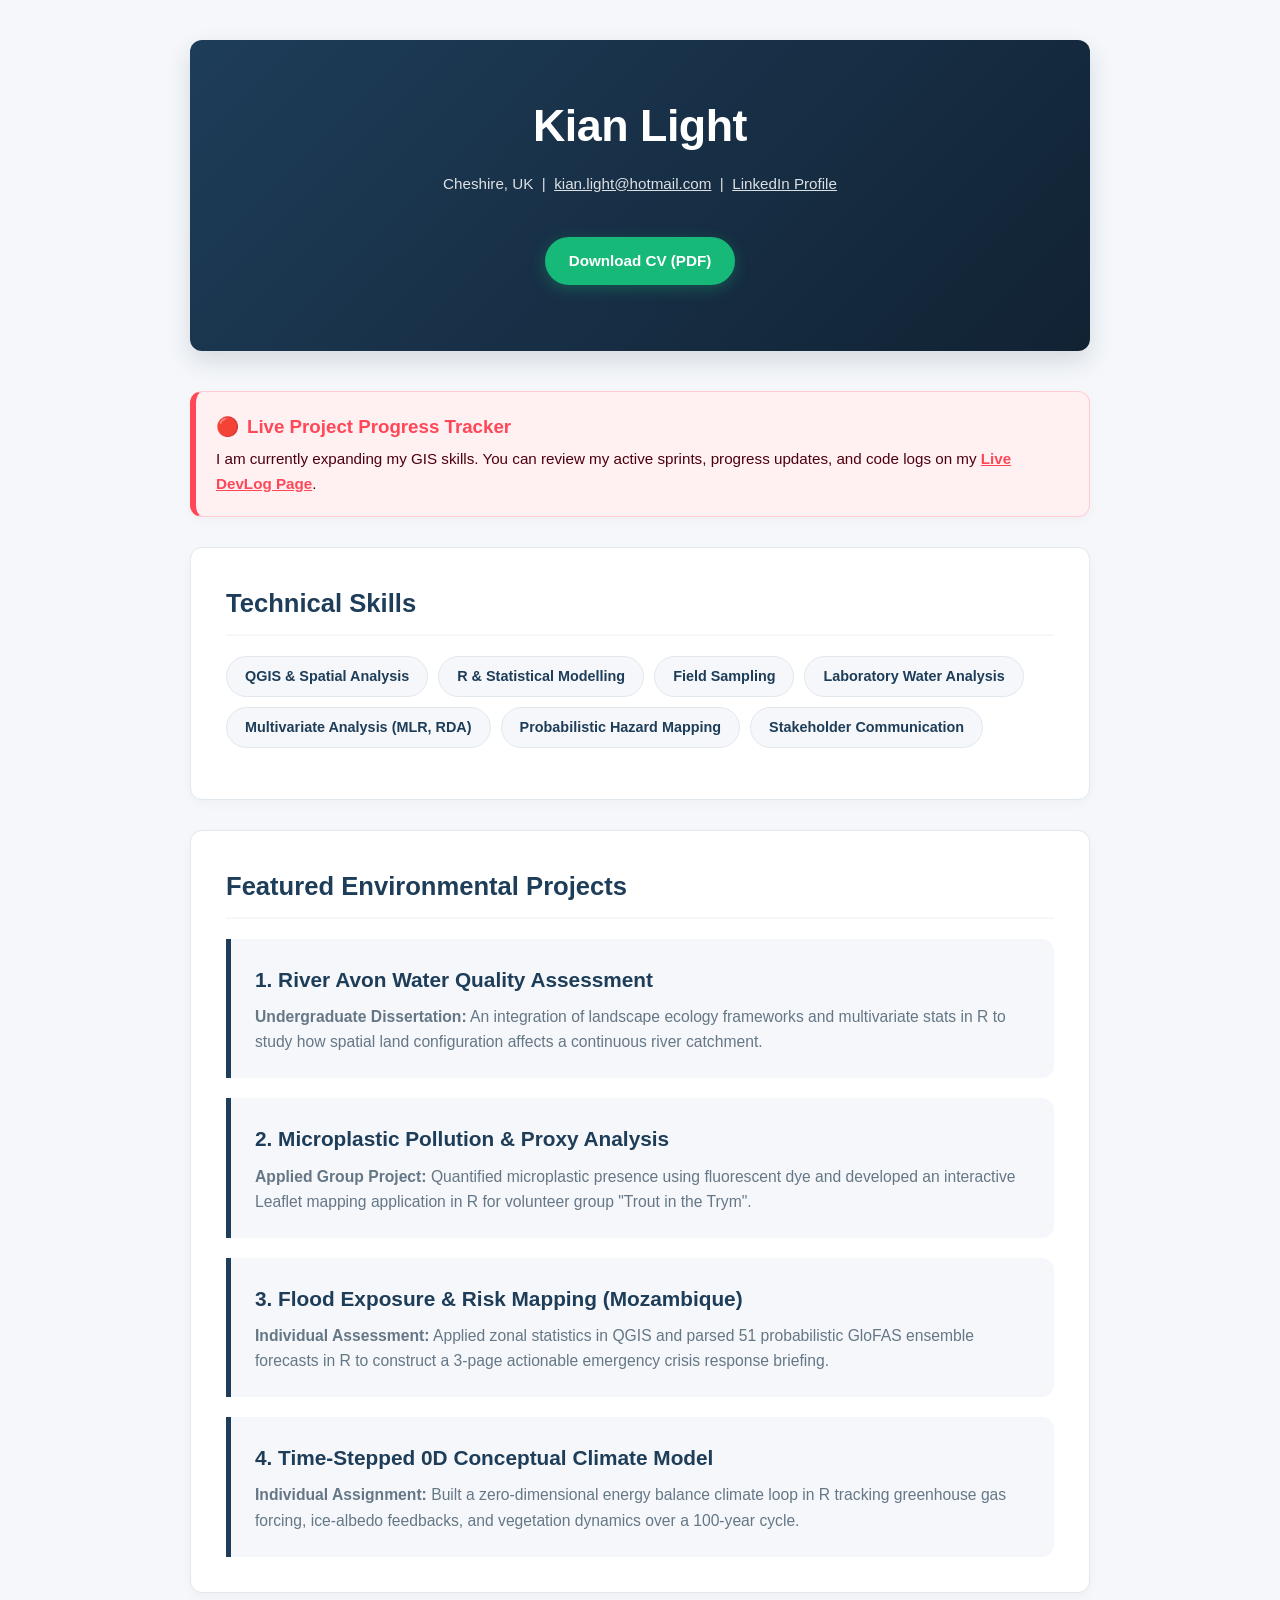
==== index.html @ aaad2391 "Update index.html" ====
<!DOCTYPE html>
<html lang="en">
<head>
    <meta charset="UTF-8">
    <meta name="viewport" content="width=device-width, initial-scale=1.0">
    <title>Kian Light | GIS & Environmental Data Portfolio</title>
    <link rel="stylesheet" href="style.css">
</head>
<body>

    <header>
        <h1>Kian Light</h1>
       <p style="margin: 10px 0 0 0; font-size: 0.95rem; opacity: 0.85;">
    Cheshire, UK &nbsp;|&nbsp; 
    <a href="mailto:kian.light@hotmail.com" style="color: white; text-decoration: underline;">kian.light@hotmail.com</a> &nbsp;|&nbsp; 
    <a href="https://www.linkedin.com/in/kian-light-3a7100399/" target="_blank" style="color: white; text-decoration: underline;">LinkedIn Profile</a>
</p>
        <p><a href="cv.pdf" class="download-btn" target="_blank">Download CV (PDF)</a></p>
    </header>
<section style="background: #fff0f2; border: 1px solid #ffccd5; border-left: 6px solid #ff4757; padding: 20px; border-radius: 12px; margin-bottom: 30px;">
        <h3 style="margin: 0 0 5px 0; color: #ff4757; display: flex; align-items: center; gap: 8px;">
            <span>🔴</span> Live Project Progress Tracker
        </h3>
        <p style="margin: 0; color: #4d000d; font-size: 0.95rem;">
            I am currently expanding my GIS skills. You can review my active sprints, progress updates, and code logs on my <a href="progress.html" style="color: #ff4757; font-weight: bold; text-decoration: underline;">Live DevLog Page</a>.
        </p>
    </section>
    <section id="skills">
        <h2>Technical Skills</h2>
        <ul class="skills-grid">
            <li>QGIS & Spatial Analysis</li>
            <li>R & Statistical Modelling</li>
            <li>Field Sampling</li>
            <li>Laboratory Water Analysis</li>
            <li>Multivariate Analysis (MLR, RDA)</li>
            <li>Probabilistic Hazard Mapping</li>
            <li>Stakeholder Communication</li>
        </ul>
    </section>

    <section id="projects">
        <h2>Featured Environmental Projects</h2>
        
        <div class="project-card">
            <h3><a href="avon.html">1. River Avon Water Quality Assessment</a></h3>
            <p><strong>Undergraduate Dissertation:</strong> An integration of landscape ecology frameworks and multivariate stats in R to study how spatial land configuration affects a continuous river catchment.</p>
        </div>

        <div class="project-card">
            <h3><a href="trym.html">2. Microplastic Pollution & Proxy Analysis</a></h3>
            <p><strong>Applied Group Project:</strong> Quantified microplastic presence using fluorescent dye and developed an interactive Leaflet mapping application in R for volunteer group "Trout in the Trym".</p>
        </div>

        <div class="project-card">
            <h3><a href="mozambique.html">3. Flood Exposure & Risk Mapping (Mozambique)</a></h3>
            <p><strong>Individual Assessment:</strong> Applied zonal statistics in QGIS and parsed 51 probabilistic GloFAS ensemble forecasts in R to construct a 3-page actionable emergency crisis response briefing.</p>
        </div>

        <div class="project-card">
            <h3><a href="climate-model.html">4. Time-Stepped 0D Conceptual Climate Model</a></h3>
            <p><strong>Individual Assignment:</strong> Built a zero-dimensional energy balance climate loop in R tracking greenhouse gas forcing, ice-albedo feedbacks, and vegetation dynamics over a 100-year cycle.</p>
        </div>
    </section>

</body>
</html></body>
</html>
---- style.css ----
/* --- Modern Nature-Tech CSS Palette --- */
:root {
    --primary: #1e3d59;       /* Deep Slate/River Blue */
    --secondary: #17b978;     /* Environmental Green (Accent) */
    --bg-light: #f5f7fa;      /* Off-White Canvas */
    --card-bg: #ffffff;       /* Pure White Cards */
    --text-main: #2b3a42;     /* Charcoal/Navy Text */
    --text-muted: #657786;    /* Secondary Text */
    --border-color: #e1e8ed;  /* Clean Dividers */
}

/* --- Base Styles --- */
body {
    font-family: -apple-system, BlinkMacSystemFont, "Segoe UI", Roboto, Helvetica, Arial, sans-serif;
    line-height: 1.6;
    color: var(--text-main);
    background-color: var(--bg-light);
    max-width: 900px;
    margin: 0 auto;
    padding: 40px 20px;
}

/* --- Header Styling --- */
header {
    background: linear-gradient(135deg, var(--primary) 0%, #112233 100%);
    color: white;
    padding: 50px 40px;
    border-radius: 12px;
    text-align: center;
    box-shadow: 0 10px 25px rgba(30, 61, 89, 0.15);
    margin-bottom: 40px;
}

header h1 {
    margin: 0;
    font-size: 2.8rem;
    font-weight: 800;
    letter-spacing: -0.5px;
}

.subtitle {
    margin: 12px 0 0 0;
    font-size: 1.25rem;
    font-weight: 400;
    opacity: 0.9;
    letter-spacing: 0.2px;
}

/* --- Interactive CV Download Button --- */
.download-btn {
    display: inline-flex;
    align-items: center;
    background-color: var(--secondary);
    color: white;
    padding: 12px 24px;
    margin-top: 25px;
    border-radius: 30px;
    text-decoration: none;
    font-weight: 600;
    font-size: 0.95rem;
    box-shadow: 0 4px 15px rgba(23, 185, 120, 0.3);
    transition: all 0.25s ease-in-out;
}

.download-btn:hover {
    background-color: #149e66;
    transform: translateY(-2px);
    box-shadow: 0 6px 20px rgba(23, 185, 120, 0.4);
}

/* --- Layout Sections --- */
section {
    background: var(--card-bg);
    padding: 35px;
    border-radius: 12px;
    margin-bottom: 30px;
    box-shadow: 0 4px 12px rgba(0, 0, 0, 0.03);
    border: 1px solid var(--border-color);
}

h2 {
    color: var(--primary);
    font-size: 1.6rem;
    margin-top: 0;
    margin-bottom: 20px;
    padding-bottom: 10px;
    border-bottom: 2px solid var(--bg-light);
}

/* --- Technical Skills Badges --- */
.skills-grid {
    display: flex;
    flex-wrap: wrap;
    gap: 10px;
    list-style: none;
    padding: 0;
}

.skills-grid li {
    background: var(--bg-light);
    color: var(--primary);
    padding: 8px 18px;
    border-radius: 30px;
    font-weight: 600;
    font-size: 0.9rem;
    border: 1px solid var(--border-color);
    transition: all 0.2s ease;
}

.skills-grid li:hover {
    border-color: var(--primary);
    background-color: #eef3f7;
}

/* --- Project Cards --- */
.project-card {
    background: var(--bg-light);
    border-left: 5px solid var(--primary);
    padding: 24px;
    margin-top: 20px;
    border-radius: 0 12px 12px 0;
    transition: transform 0.2s ease, box-shadow 0.2s ease;
}

.project-card:hover {
    transform: translateX(4px);
    box-shadow: 0 4px 12px rgba(0, 0, 0, 0.05);
}

.project-card h3 {
    margin: 0 0 8px 0;
    font-size: 1.3rem;
}

.project-card h3 a {
    color: var(--primary);
    text-decoration: none;
    transition: color 0.2s;
}

.project-card h3 a:hover {
    color: var(--secondary);
    text-decoration: underline;
}

.project-card p {
    margin: 0;
    color: var(--text-muted);
    font-size: 0.98rem;
}

/* --- General Navigation Links --- */
main a[href="index.html"] {
    display: inline-block;
    color: var(--primary);
    text-decoration: none;
    font-weight: bold;
    margin-bottom: 20px;
    transition: color 0.2s;
}

main a[href="index.html"]:hover {
    color: var(--secondary);
}
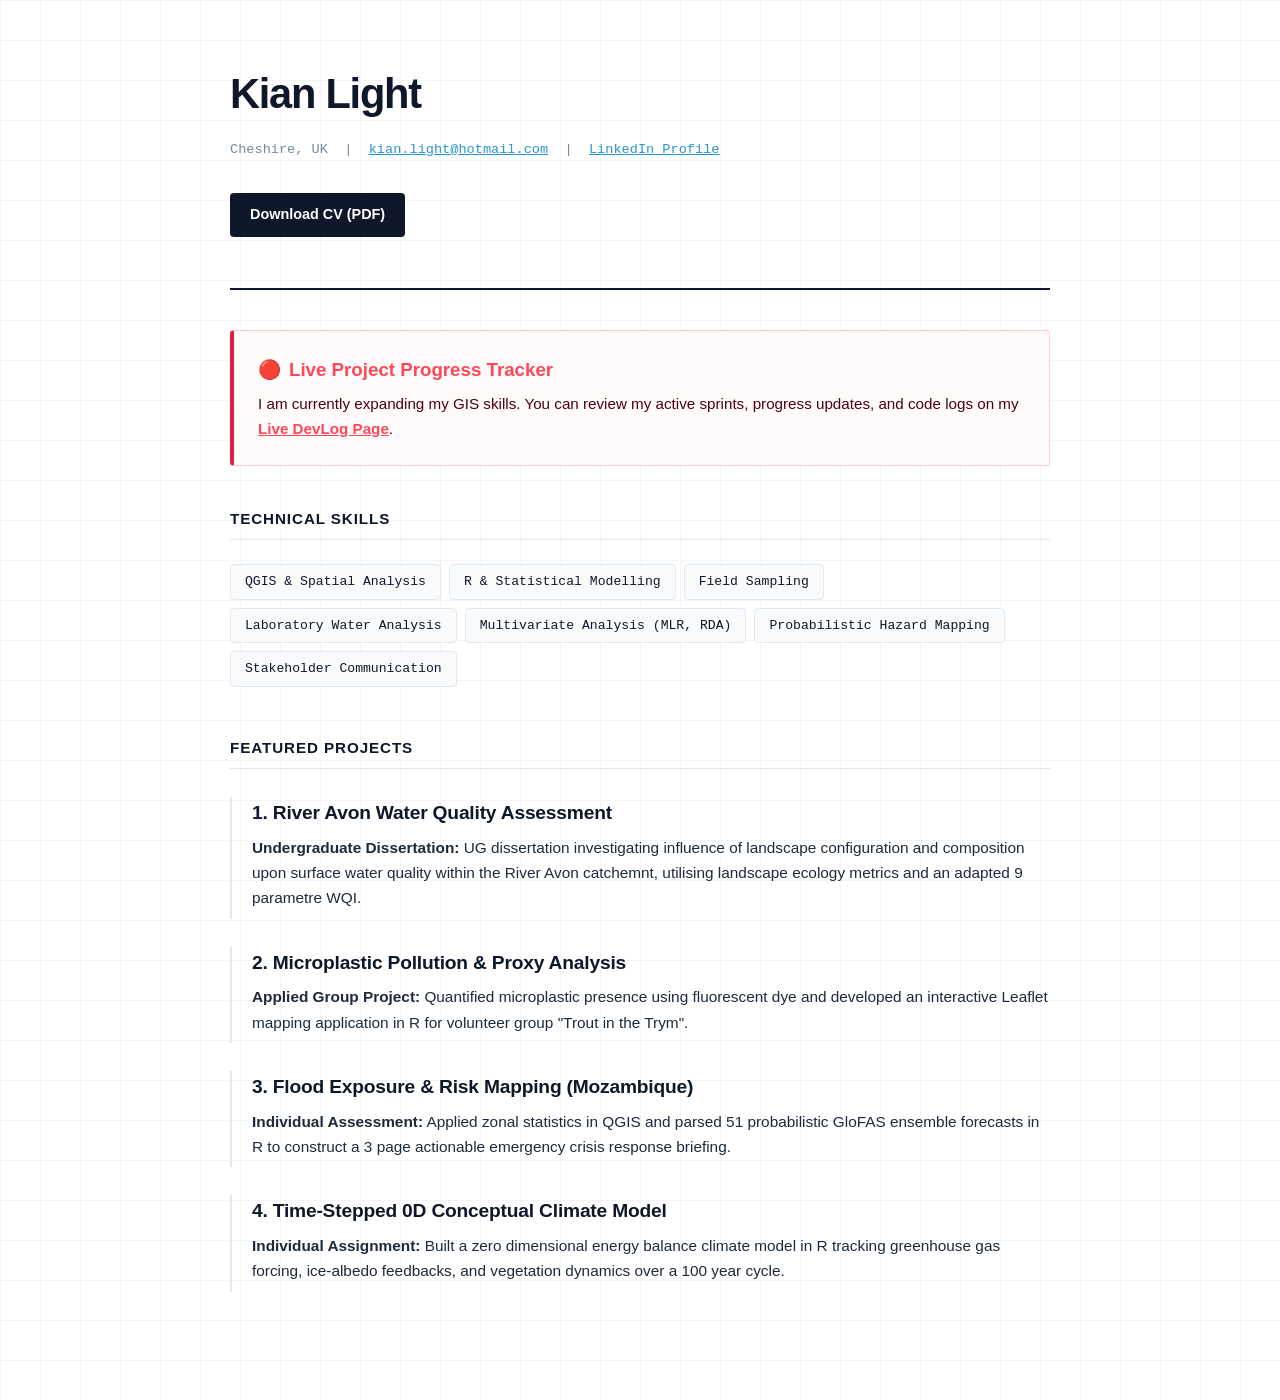
==== commit 8046353e: "Update index.html" ====
--- a/index.html
+++ b/index.html
@@ -39,11 +39,11 @@
     </section>
 
     <section id="projects">
-        <h2>Featured Environmental Projects</h2>
+        <h2>Featured Projects</h2>
         
         <div class="project-card">
             <h3><a href="avon.html">1. River Avon Water Quality Assessment</a></h3>
-            <p><strong>Undergraduate Dissertation:</strong> An integration of landscape ecology frameworks and multivariate stats in R to study how spatial land configuration affects a continuous river catchment.</p>
+            <p><strong>Undergraduate Dissertation:</strong> UG dissertation investigating influence of landscape configuration and composition upon surface water quality within the River Avon catchemnt, utilising landscape ecology metrics and an adapted 9 parametre WQI.</p>
         </div>
 
         <div class="project-card">
@@ -53,12 +53,12 @@
 
         <div class="project-card">
             <h3><a href="mozambique.html">3. Flood Exposure & Risk Mapping (Mozambique)</a></h3>
-            <p><strong>Individual Assessment:</strong> Applied zonal statistics in QGIS and parsed 51 probabilistic GloFAS ensemble forecasts in R to construct a 3-page actionable emergency crisis response briefing.</p>
+            <p><strong>Individual Assessment:</strong> Applied zonal statistics in QGIS and parsed 51 probabilistic GloFAS ensemble forecasts in R to construct a 3 page actionable emergency crisis response briefing.</p>
         </div>
 
         <div class="project-card">
             <h3><a href="climate-model.html">4. Time-Stepped 0D Conceptual Climate Model</a></h3>
-            <p><strong>Individual Assignment:</strong> Built a zero-dimensional energy balance climate loop in R tracking greenhouse gas forcing, ice-albedo feedbacks, and vegetation dynamics over a 100-year cycle.</p>
+            <p><strong>Individual Assignment:</strong> Built a zero dimensional energy balance climate model in R tracking greenhouse gas forcing, ice-albedo feedbacks, and vegetation dynamics over a 100 year cycle.</p>
         </div>
     </section>
 
--- a/style.css
+++ b/style.css
@@ -1,164 +1,286 @@
-/* --- Modern Nature-Tech CSS Palette --- */
+/* --- Colours & Design Tokens --- */
 :root {
-    --primary: #1e3d59;       /* Deep Slate/River Blue */
-    --secondary: #17b978;     /* Environmental Green (Accent) */
-    --bg-light: #f5f7fa;      /* Off-White Canvas */
-    --card-bg: #ffffff;       /* Pure White Cards */
-    --text-main: #2b3a42;     /* Charcoal/Navy Text */
-    --text-muted: #657786;    /* Secondary Text */
-    --border-color: #e1e8ed;  /* Clean Dividers */
-}
-
-/* --- Base Styles --- */
+    --primary: #0f172a;       /* Deep ink/slate */
+    --accent: #0284c7;        /* Focused technical blue */
+    --bg: #ffffff;            /* Clean white canvas */
+    --surface: #f8fafc;       /* Subtle structure fill */
+    --text-main: #1e293b;     /* Dark slate for body */
+    --text-muted: #64748b;    /* Clean gray for secondary text */
+    --border: #e2e8f0;        /* Fine-line structure border */
+}
+
+/* --- Base & Engineering Grid (Idea 1) --- */
 body {
     font-family: -apple-system, BlinkMacSystemFont, "Segoe UI", Roboto, Helvetica, Arial, sans-serif;
-    line-height: 1.6;
+    line-height: 1.65;
     color: var(--text-main);
-    background-color: var(--bg-light);
-    max-width: 900px;
+    
+    /* Technical 40px grid pattern overlay */
+    background-color: var(--bg);
+    background-image: 
+        linear-gradient(to right, #f1f5f9 1px, transparent 1px),
+        linear-gradient(to bottom, #f1f5f9 1px, transparent 1px);
+    background-size: 40px 40px;
+    
+    max-width: 820px; 
     margin: 0 auto;
-    padding: 40px 20px;
-}
-
-/* --- Header Styling --- */
+    padding: 60px 24px;
+    -webkit-font-smoothing: antialiased;
+}
+
+/* --- Header --- */
 header {
-    background: linear-gradient(135deg, var(--primary) 0%, #112233 100%);
-    color: white;
-    padding: 50px 40px;
-    border-radius: 12px;
-    text-align: center;
-    box-shadow: 0 10px 25px rgba(30, 61, 89, 0.15);
+    background: transparent; 
+    color: var(--primary);
+    padding: 0 0 35px 0;
+    text-align: left; 
+    border-bottom: 2px solid var(--primary);
     margin-bottom: 40px;
 }
 
 header h1 {
     margin: 0;
-    font-size: 2.8rem;
+    font-size: 2.6rem;
     font-weight: 800;
-    letter-spacing: -0.5px;
-}
-
-.subtitle {
-    margin: 12px 0 0 0;
-    font-size: 1.25rem;
-    font-weight: 400;
-    opacity: 0.9;
-    letter-spacing: 0.2px;
-}
-
-/* --- Interactive CV Download Button --- */
+    letter-spacing: -0.03em;
+}
+
+header .subtitle {
+    margin: 8px 0 0 0;
+    font-size: 1.15rem;
+    font-weight: 500;
+    color: var(--text-muted);
+}
+
+/* Metadata formatting (Monospace data style) */
+header p[style*="margin"] {
+    font-family: ui-monospace, SFMono-Regular, Menlo, Monaco, Consolas, monospace !important;
+    font-size: 0.85rem !important;
+    color: var(--text-muted);
+}
+
+/* --- Header Links --- */
+header a {
+    color: var(--accent) !important; 
+    text-decoration: underline;
+    transition: color 0.15s ease;
+}
+
+header a:hover {
+    color: var(--primary) !important;
+}
+
+/* --- Interactive Download Button --- */
 .download-btn {
-    display: inline-flex;
-    align-items: center;
-    background-color: var(--secondary);
-    color: white;
-    padding: 12px 24px;
-    margin-top: 25px;
-    border-radius: 30px;
-    text-decoration: none;
-    font-weight: 600;
+    display: inline-block;
+    background-color: var(--primary);
+    color: white !important; 
+    padding: 10px 20px;
+    margin-top: 16px;
+    border-radius: 4px; 
+    text-decoration: none !important;
+    font-weight: 600;
+    font-size: 0.9rem;
+    transition: background-color 0.2s ease;
+}
+
+.download-btn:hover {
+    background-color: var(--accent);
+}
+
+/* --- Live DevLog Map Legend Container (Idea 2) --- */
+.devlog-banner, section[style*="background: #fff0f2"] {
+    /* Clears inline overrides from old code */
+    background: #fffbfa !important;
+    border: 1px solid #fecdd3 !important;
+    border-left: 4px solid #e11d48 !important; 
+    padding: 24px !important;
+    border-radius: 4px !important;
+    margin-bottom: 40px !important;
+}
+
+/* --- Global Section Containers --- */
+section, main section {
+    background: transparent;
+    padding: 0;
+    border-radius: 0;
+    margin-bottom: 48px;
+    border: none;
+}
+
+h2 {
+    color: var(--primary);
     font-size: 0.95rem;
-    box-shadow: 0 4px 15px rgba(23, 185, 120, 0.3);
-    transition: all 0.25s ease-in-out;
-}
-
-.download-btn:hover {
-    background-color: #149e66;
-    transform: translateY(-2px);
-    box-shadow: 0 6px 20px rgba(23, 185, 120, 0.4);
-}
-
-/* --- Layout Sections --- */
-section {
-    background: var(--card-bg);
-    padding: 35px;
-    border-radius: 12px;
-    margin-bottom: 30px;
-    box-shadow: 0 4px 12px rgba(0, 0, 0, 0.03);
-    border: 1px solid var(--border-color);
-}
-
-h2 {
-    color: var(--primary);
-    font-size: 1.6rem;
+    font-weight: 700;
     margin-top: 0;
-    margin-bottom: 20px;
-    padding-bottom: 10px;
-    border-bottom: 2px solid var(--bg-light);
-}
-
-/* --- Technical Skills Badges --- */
+    margin-bottom: 24px;
+    text-transform: uppercase; 
+    letter-spacing: 0.06em;
+    border-bottom: 1px solid var(--border);
+    padding-bottom: 8px;
+}
+
+/* --- Technical Skills Badges (Monospace Style) --- */
 .skills-grid {
     display: flex;
     flex-wrap: wrap;
-    gap: 10px;
+    gap: 8px;
     list-style: none;
     padding: 0;
+    margin: 0;
 }
 
 .skills-grid li {
-    background: var(--bg-light);
-    color: var(--primary);
-    padding: 8px 18px;
-    border-radius: 30px;
-    font-weight: 600;
-    font-size: 0.9rem;
-    border: 1px solid var(--border-color);
-    transition: all 0.2s ease;
+    background: var(--surface);
+    color: var(--primary);
+    font-family: ui-monospace, SFMono-Regular, Menlo, Monaco, Consolas, monospace;
+    font-size: 0.82rem;
+    padding: 6px 14px;
+    border-radius: 4px;
+    font-weight: 500;
+    border: 1px solid var(--border);
+    transition: all 0.15s ease;
 }
 
 .skills-grid li:hover {
-    border-color: var(--primary);
-    background-color: #eef3f7;
-}
-
-/* --- Project Cards --- */
+    background-color: #ffffff;
+    border-color: var(--accent);
+    color: var(--accent);
+}
+
+/* --- Technical Border Accent Cards (Idea 4) --- */
 .project-card {
-    background: var(--bg-light);
-    border-left: 5px solid var(--primary);
-    padding: 24px;
-    margin-top: 20px;
-    border-radius: 0 12px 12px 0;
-    transition: transform 0.2s ease, box-shadow 0.2s ease;
+    background: transparent;
+    border-left: 2px solid var(--border); /* Simple structural vertical tracking line */
+    padding: 0 0 8px 20px;
+    margin: 28px 0 0 0;
+    transition: border-left-color 0.2s ease;
 }
 
 .project-card:hover {
-    transform: translateX(4px);
-    box-shadow: 0 4px 12px rgba(0, 0, 0, 0.05);
+    border-left-color: var(--accent); /* Edge turns blue natively on hover */
 }
 
 .project-card h3 {
-    margin: 0 0 8px 0;
-    font-size: 1.3rem;
+    margin: 0 0 6px 0;
+    font-size: 1.2rem;
+    font-weight: 600;
+    letter-spacing: -0.01em;
 }
 
 .project-card h3 a {
     color: var(--primary);
     text-decoration: none;
-    transition: color 0.2s;
 }
 
 .project-card h3 a:hover {
-    color: var(--secondary);
-    text-decoration: underline;
+    color: var(--accent);
 }
 
 .project-card p {
     margin: 0;
-    color: var(--text-muted);
-    font-size: 0.98rem;
-}
-
-/* --- General Navigation Links --- */
+    color: var(--text-main);
+    font-size: 0.96rem;
+}
+
+/* --- Sub-page Timeline / Markdown Content Adjustments --- */
+.timeline-item .timestamp {
+    font-family: ui-monospace, SFMono-Regular, Menlo, Monaco, Consolas, monospace;
+    font-size: 0.8rem;
+}
+
+ul:not(.skills-grid) {
+    padding-left: 20px;
+}
+
+ul:not(.skills-grid) li {
+    margin-bottom: 10px;
+}
+
 main a[href="index.html"] {
     display: inline-block;
-    color: var(--primary);
+    color: var(--text-muted);
     text-decoration: none;
-    font-weight: bold;
+    font-weight: 600;
+    margin-bottom: 24px;
+    font-size: 0.9rem;
+}
+
+main a[href="index.html"]:hover {
+    color: var(--primary);
+    text-decoration: underline;
+}
+
+/* --- Re-engineered Timeline & Progress Tracker --- */
+.timeline-container {
+    position: relative;
+    padding-left: 32px;
+    margin-top: 24px;
+}
+
+/* The vertical tracking line */
+.timeline-container::before {
+    content: '';
+    position: absolute;
+    left: 7px; /* Perfectly aligns line with the center of a 16px wide circle */
+    top: 8px;
+    bottom: 8px;
+    width: 2px;
+    background-color: var(--border);
+    z-index: 1;
+}
+
+/* Individual status rows */
+.timeline-item {
+    position: relative;
+    display: flex;
+    align-items: flex-start; /* Keeps text flowing naturally from the top */
     margin-bottom: 20px;
-    transition: color 0.2s;
-}
-
-main a[href="index.html"]:hover {
-    color: var(--secondary);
-}
+}
+
+.timeline-item:last-child {
+    margin-bottom: 0;
+}
+
+/* The Progress Indicator Circles */
+.timeline-badge {
+    position: absolute;
+    left: -32px; /* Pulls it back onto the line container */
+    top: 4px;    /* Micro-adjusted to perfectly align with the first line of text */
+    width: 16px;
+    height: 16px;
+    border-radius: 50%;
+    background-color: #ffffff;
+    border: 2px solid var(--text-muted);
+    z-index: 2; /* Sits cleanly on top of the vertical line */
+    box-sizing: border-box;
+}
+
+/* Status variants for your tracking nodes */
+.timeline-badge.completed {
+    background-color: var(--accent);
+    border-color: var(--accent);
+}
+
+.timeline-badge.in-progress {
+    background-color: #ffffff;
+    border-color: #e11d48; /* Crimson red accent to match live banner pulse */
+    box-shadow: 0 0 0 3px rgba(225, 29, 72, 0.15); /* Soft technical glow */
+}
+
+/* Content block alignment */
+.timeline-content {
+    padding-left: 8px;
+}
+
+.timeline-content h4 {
+    margin: 0 0 4px 0;
+    font-size: 0.95rem;
+    font-weight: 600;
+}
+
+.timeline-content p {
+    margin: 0;
+    font-size: 0.88rem;
+    color: var(--text-muted);
+}
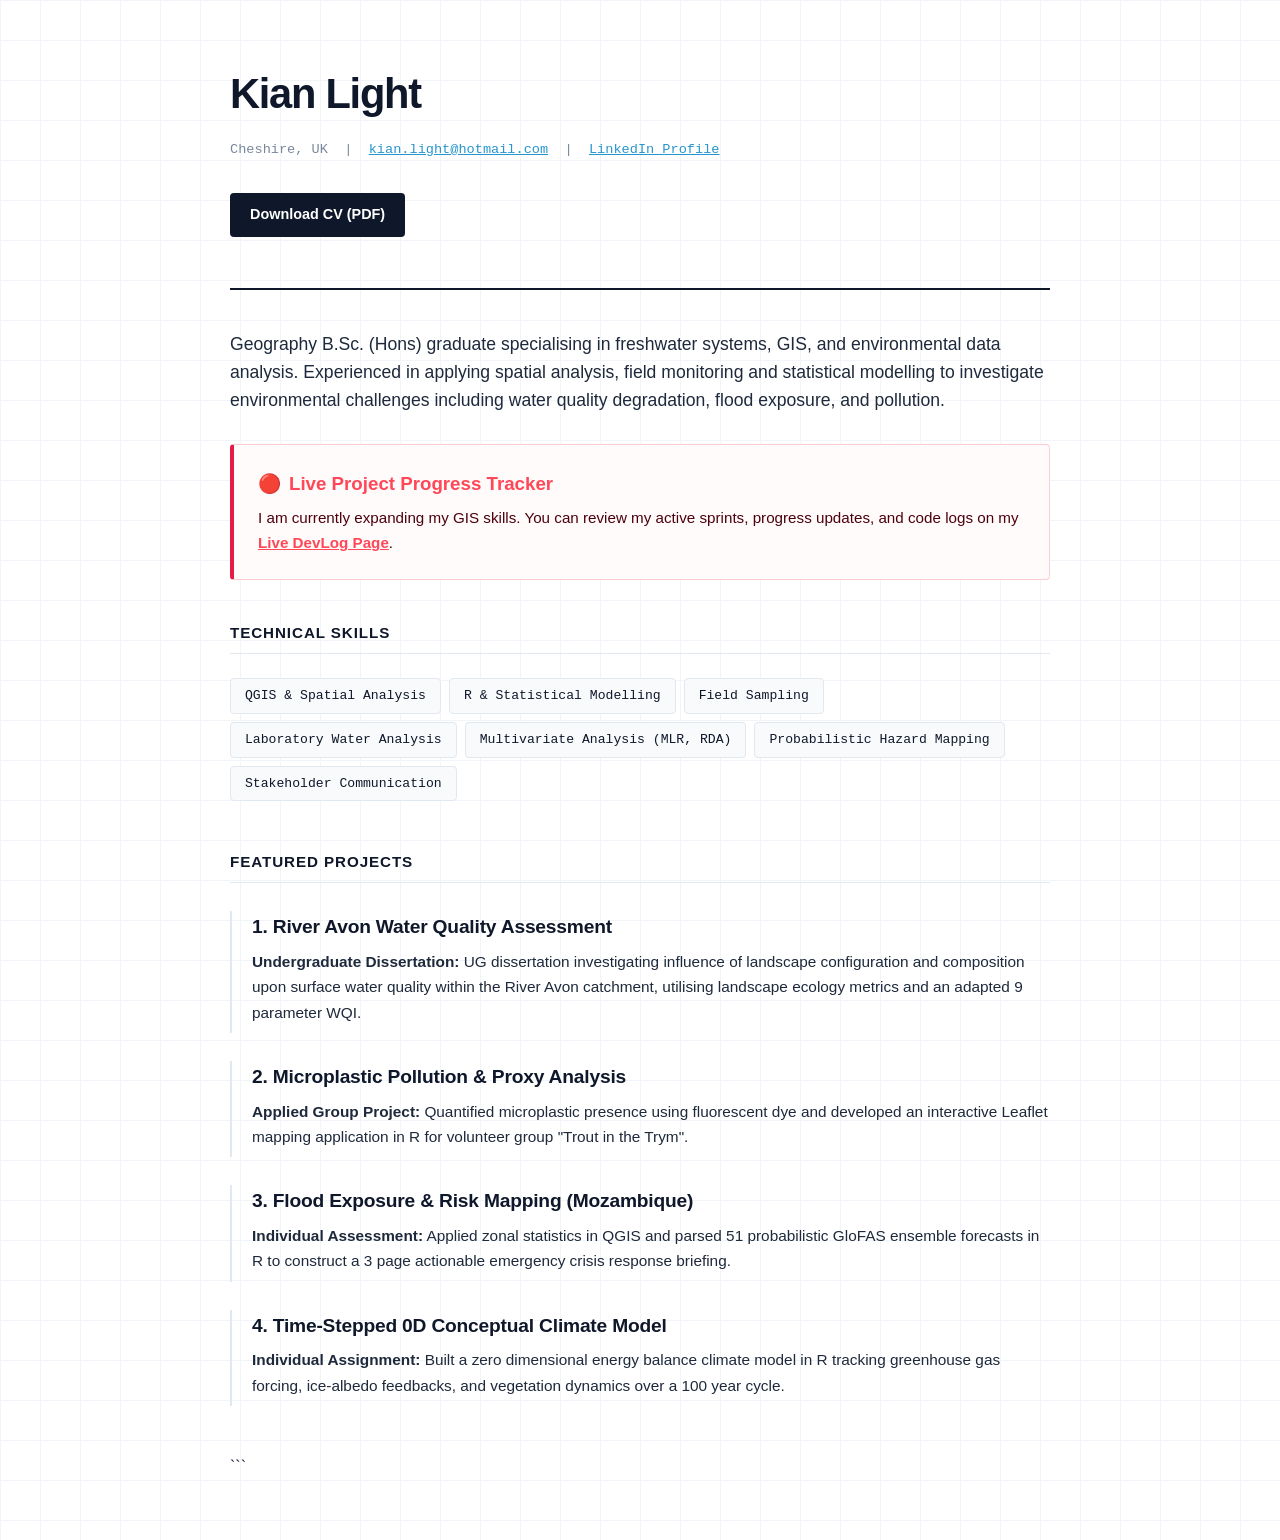
==== commit 6944e9fa: "Remove unnecessary comments from index.html" ====
--- a/index.html
+++ b/index.html
@@ -10,14 +10,23 @@
 
     <header>
         <h1>Kian Light</h1>
-       <p style="margin: 10px 0 0 0; font-size: 0.95rem; opacity: 0.85;">
-    Cheshire, UK &nbsp;|&nbsp; 
-    <a href="mailto:kian.light@hotmail.com" style="color: white; text-decoration: underline;">kian.light@hotmail.com</a> &nbsp;|&nbsp; 
-    <a href="https://www.linkedin.com/in/kian-light-3a7100399/" target="_blank" style="color: white; text-decoration: underline;">LinkedIn Profile</a>
-</p>
-        <p><a href="cv.pdf" class="download-btn" target="_blank">Download CV (PDF)</a></p>
+        <p style="margin: 10px 0 0 0; font-size: 0.95rem; opacity: 0.85;">
+            Cheshire, UK &nbsp;|&nbsp; 
+            <a href="mailto:kian.light@hotmail.com" style="color: white; text-decoration: underline;">kian.light@hotmail.com</a> &nbsp;|&nbsp; 
+            <a href="https://www.linkedin.com/in/kian-light-3a7100399/" target="_blank" style="color: white; text-decoration: underline;">LinkedIn Profile</a>
+        </p>
+        <p><a href="KianLight_cv_.pdf" class="download-btn" target="_blank">Download CV (PDF)</a></p>
     </header>
-<section style="background: #fff0f2; border: 1px solid #ffccd5; border-left: 6px solid #ff4757; padding: 20px; border-radius: 12px; margin-bottom: 30px;">
+
+    <section id="about" style="margin-bottom: 30px; line-height: 1.6;">
+        <p style="font-size: 1.1rem; color: var(--text-main, #2d3748); margin: 0;">
+            Geography B.Sc. (Hons) graduate specialising in freshwater systems, GIS, and environmental data analysis. 
+            Experienced in applying spatial analysis, field monitoring and statistical modelling to investigate 
+            environmental challenges including water quality degradation, flood exposure, and pollution.
+        </p>
+    </section>
+
+    <section style="background: #fff0f2; border: 1px solid #ffccd5; border-left: 6px solid #ff4757; padding: 20px; border-radius: 12px; margin-bottom: 30px;">
         <h3 style="margin: 0 0 5px 0; color: #ff4757; display: flex; align-items: center; gap: 8px;">
             <span>🔴</span> Live Project Progress Tracker
         </h3>
@@ -25,6 +34,7 @@
             I am currently expanding my GIS skills. You can review my active sprints, progress updates, and code logs on my <a href="progress.html" style="color: #ff4757; font-weight: bold; text-decoration: underline;">Live DevLog Page</a>.
         </p>
     </section>
+
     <section id="skills">
         <h2>Technical Skills</h2>
         <ul class="skills-grid">
@@ -43,7 +53,7 @@
         
         <div class="project-card">
             <h3><a href="avon.html">1. River Avon Water Quality Assessment</a></h3>
-            <p><strong>Undergraduate Dissertation:</strong> UG dissertation investigating influence of landscape configuration and composition upon surface water quality within the River Avon catchemnt, utilising landscape ecology metrics and an adapted 9 parametre WQI.</p>
+            <p><strong>Undergraduate Dissertation:</strong> UG dissertation investigating influence of landscape configuration and composition upon surface water quality within the River Avon catchment, utilising landscape ecology metrics and an adapted 9 parameter WQI.</p>
         </div>
 
         <div class="project-card">
@@ -63,5 +73,6 @@
     </section>
 
 </body>
-</html></body>
 </html>
+
+```
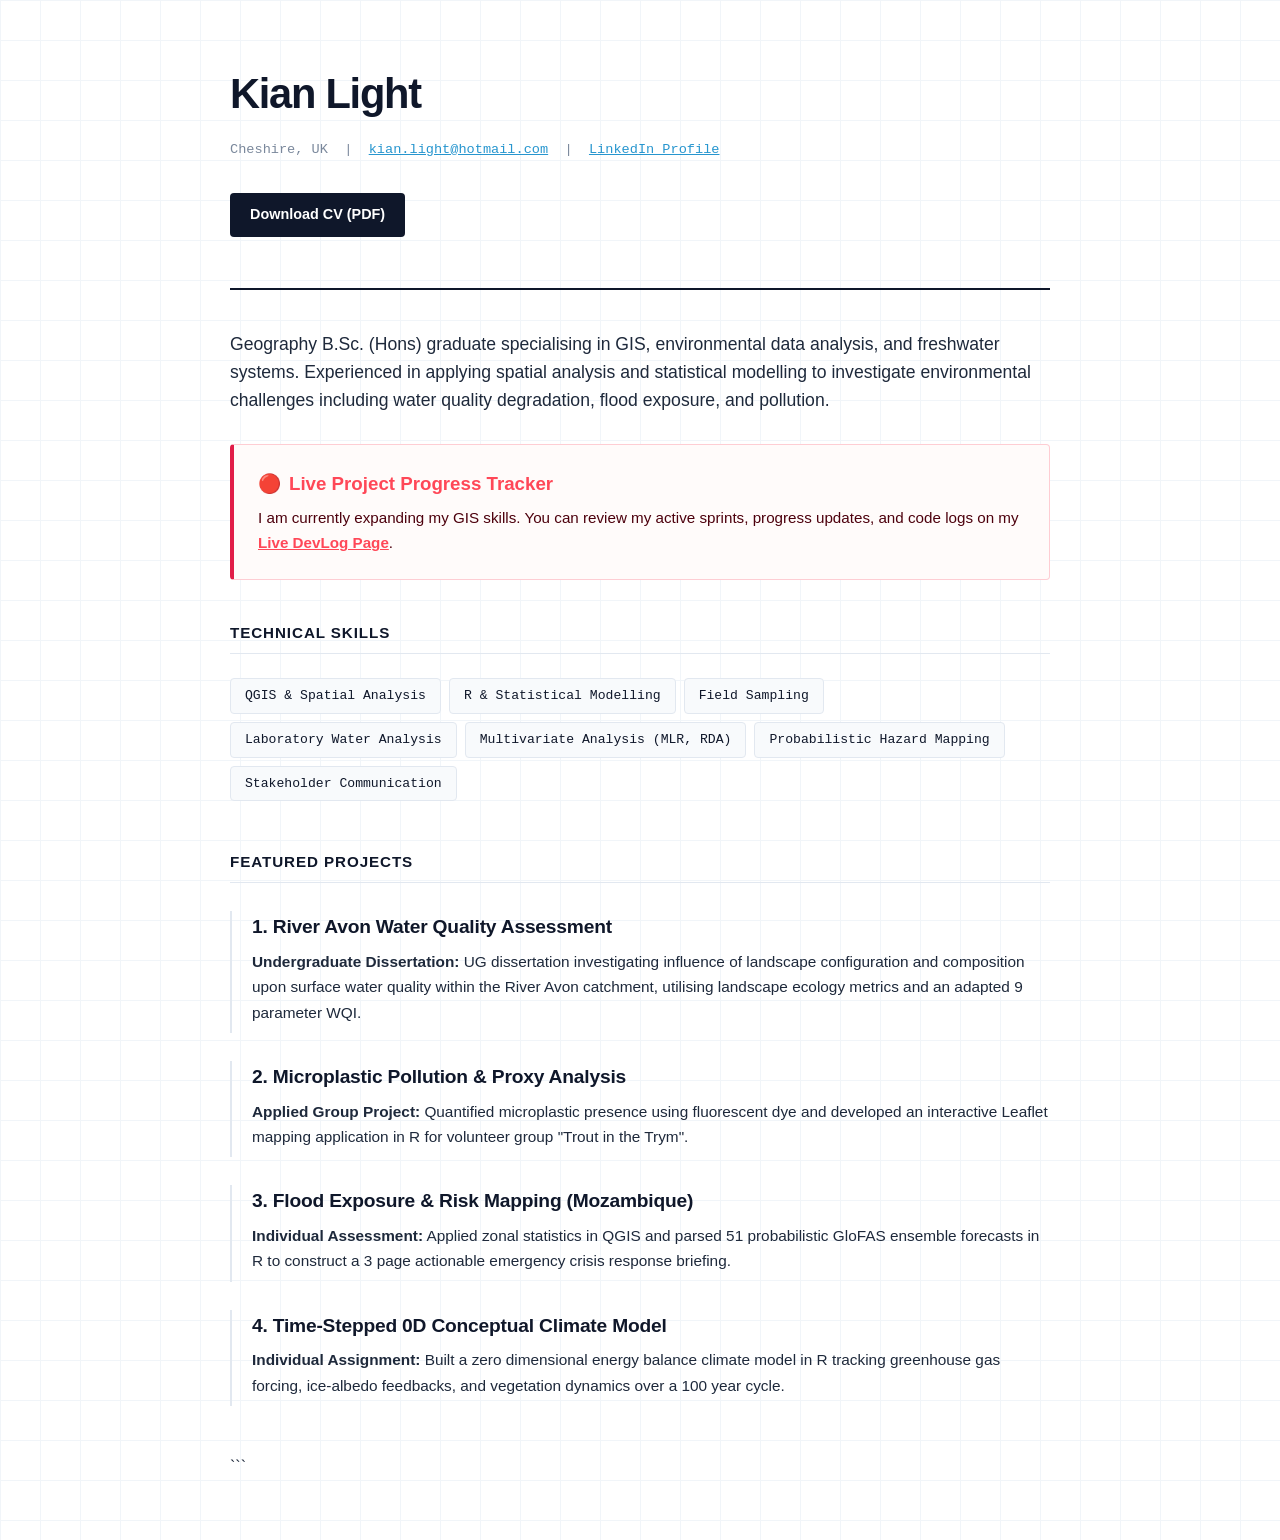
==== commit 96c24792: "Reorder skills in about section of index.html" ====
--- a/index.html
+++ b/index.html
@@ -20,8 +20,8 @@
 
     <section id="about" style="margin-bottom: 30px; line-height: 1.6;">
         <p style="font-size: 1.1rem; color: var(--text-main, #2d3748); margin: 0;">
-            Geography B.Sc. (Hons) graduate specialising in freshwater systems, GIS, and environmental data analysis. 
-            Experienced in applying spatial analysis, field monitoring and statistical modelling to investigate 
+            Geography B.Sc. (Hons) graduate specialising in GIS, environmental data analysis, and freshwater systems. 
+            Experienced in applying spatial analysis and statistical modelling to investigate 
             environmental challenges including water quality degradation, flood exposure, and pollution.
         </p>
     </section>
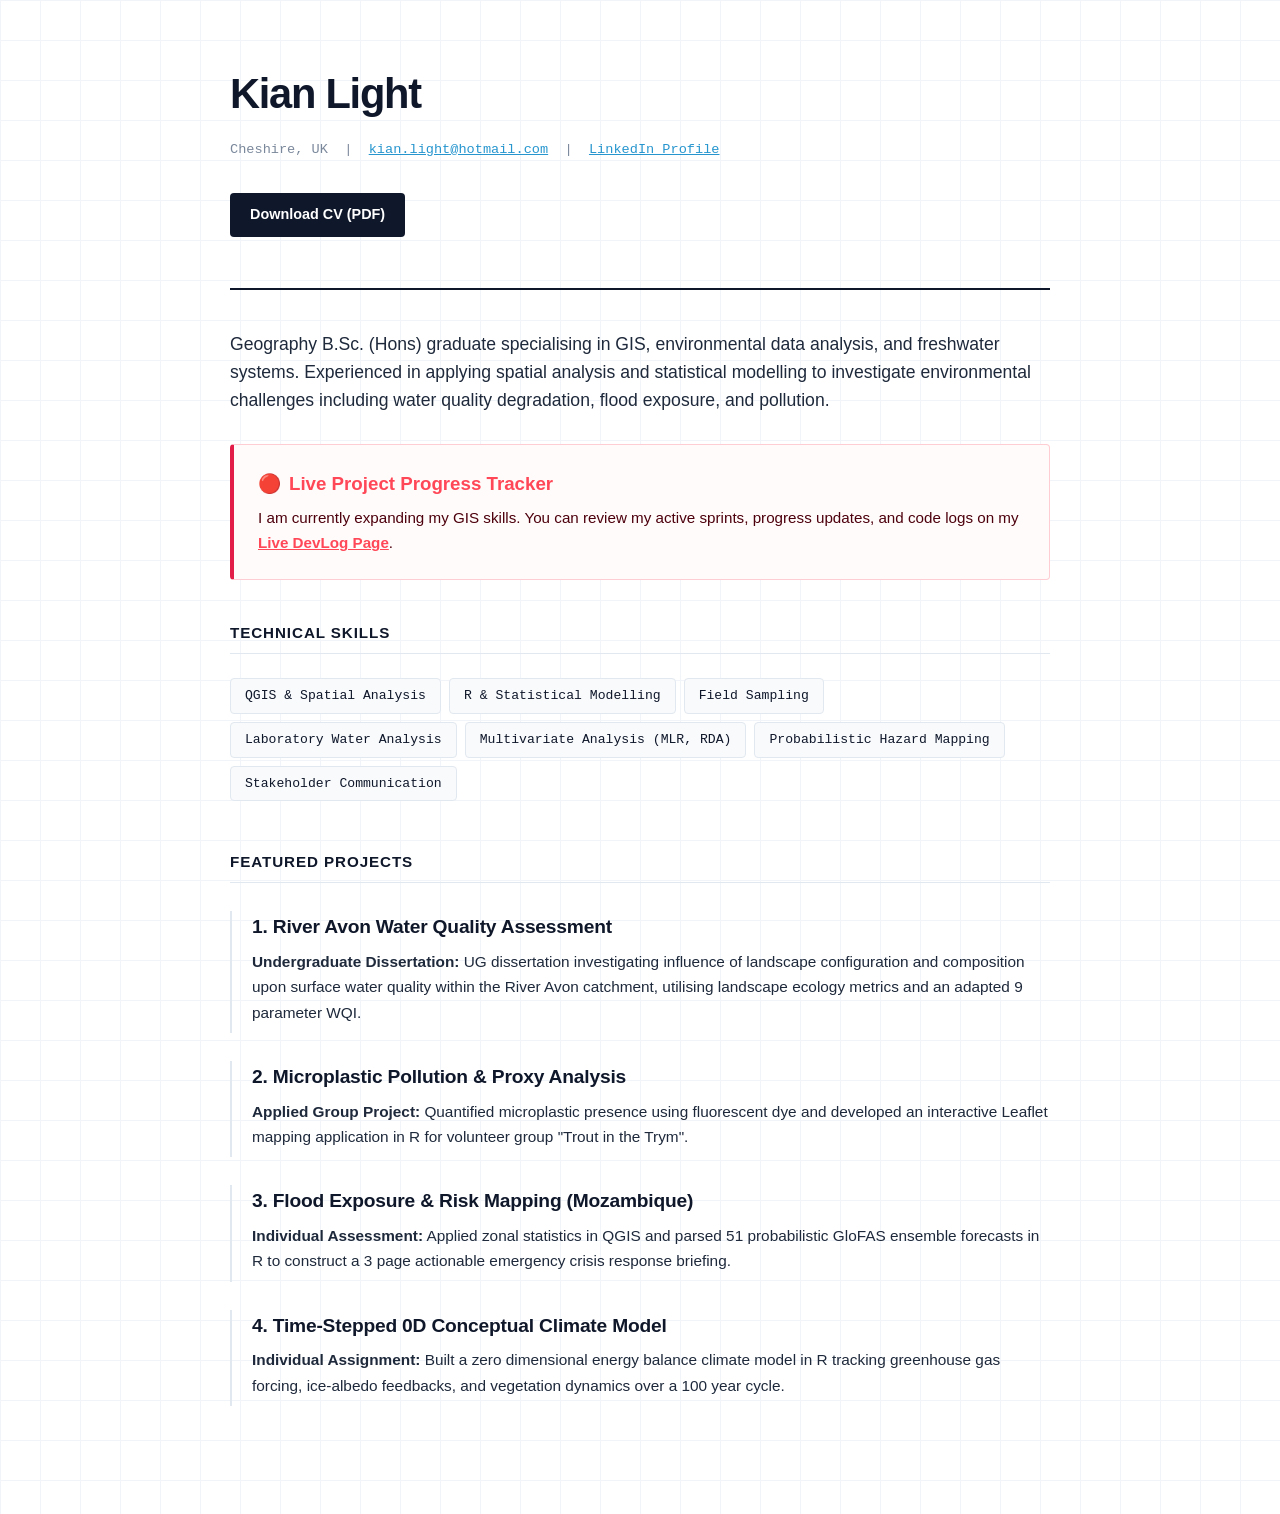
==== commit 5902fb0c: "Update index.html" ====
--- a/index.html
+++ b/index.html
@@ -74,5 +74,3 @@
 
 </body>
 </html>
-
-```
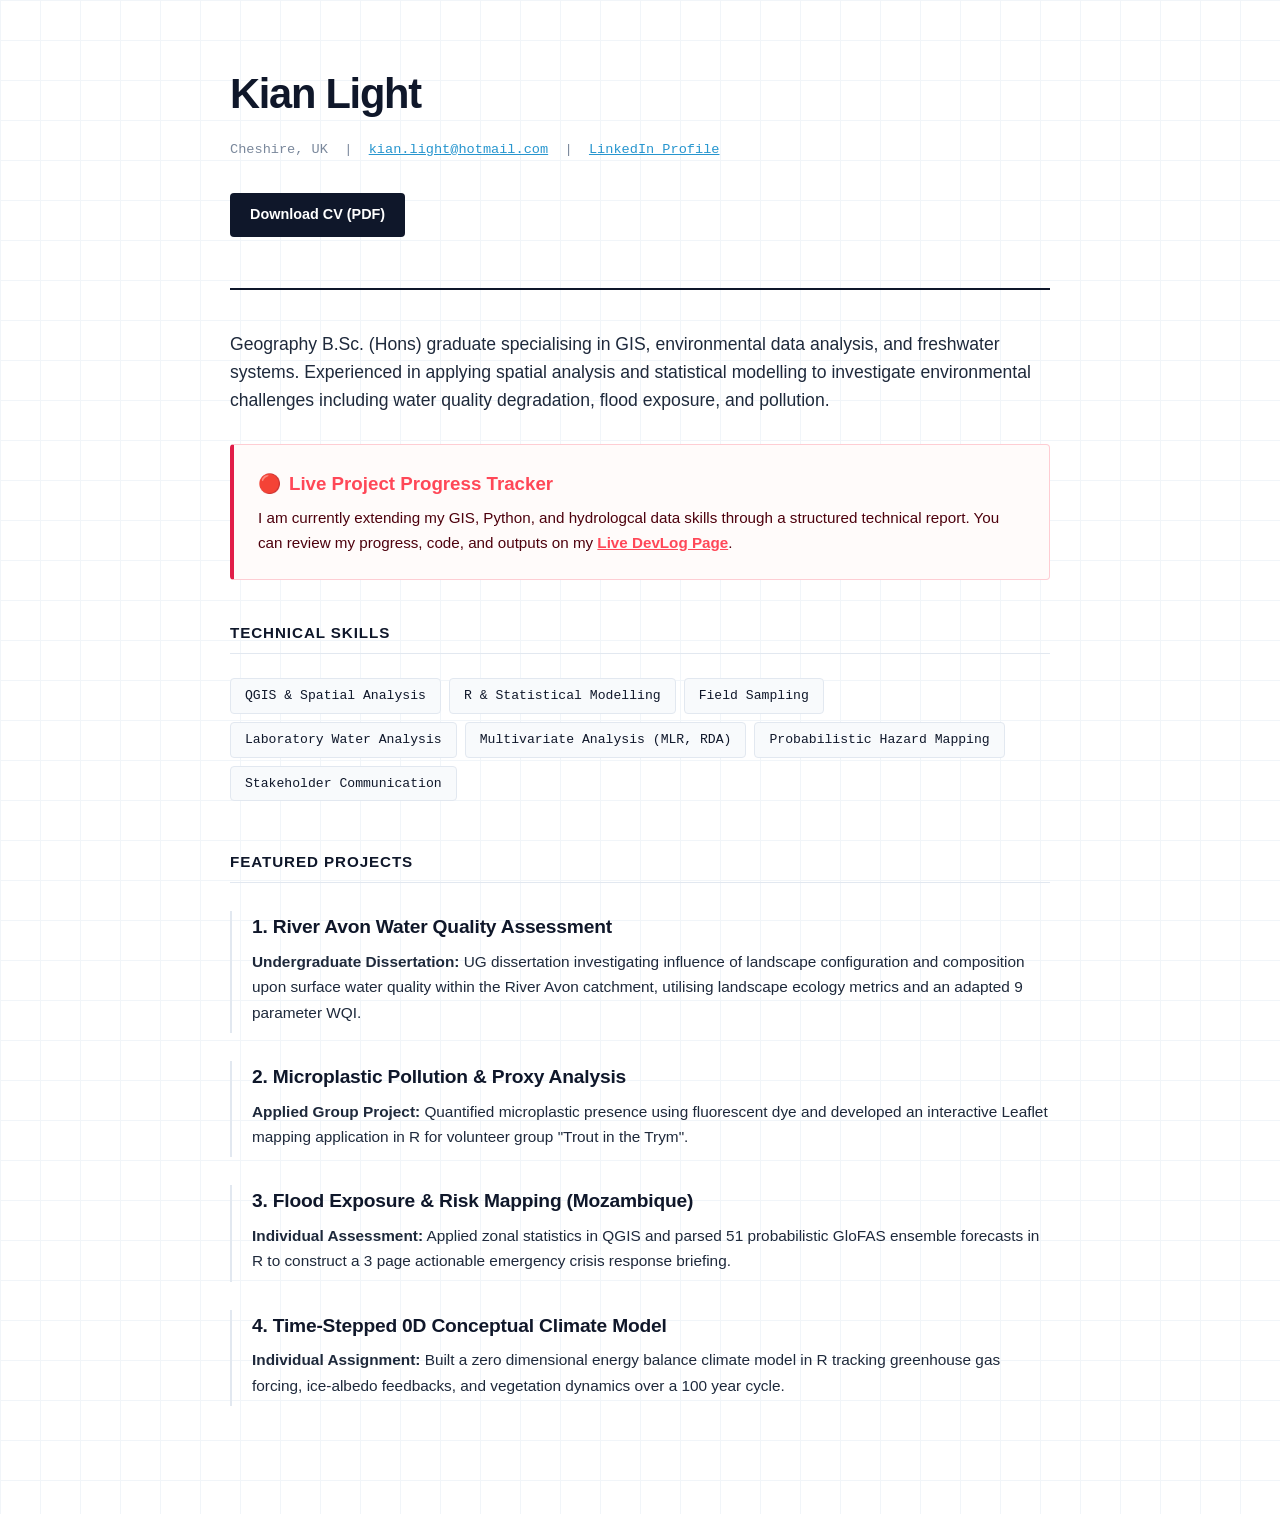
==== commit 1bc8d021: "Revise project progress description in index.html Updated project description to reflect new skills " ====
--- a/index.html
+++ b/index.html
@@ -31,7 +31,7 @@
             <span>🔴</span> Live Project Progress Tracker
         </h3>
         <p style="margin: 0; color: #4d000d; font-size: 0.95rem;">
-            I am currently expanding my GIS skills. You can review my active sprints, progress updates, and code logs on my <a href="progress.html" style="color: #ff4757; font-weight: bold; text-decoration: underline;">Live DevLog Page</a>.
+            I am currently extending my GIS, Python, and hydrologcal data skills through a structured technical report. You can review my progress, code, and outputs on my <a href="progress.html" style="color: #ff4757; font-weight: bold; text-decoration: underline;">Live DevLog Page</a>.
         </p>
     </section>
 
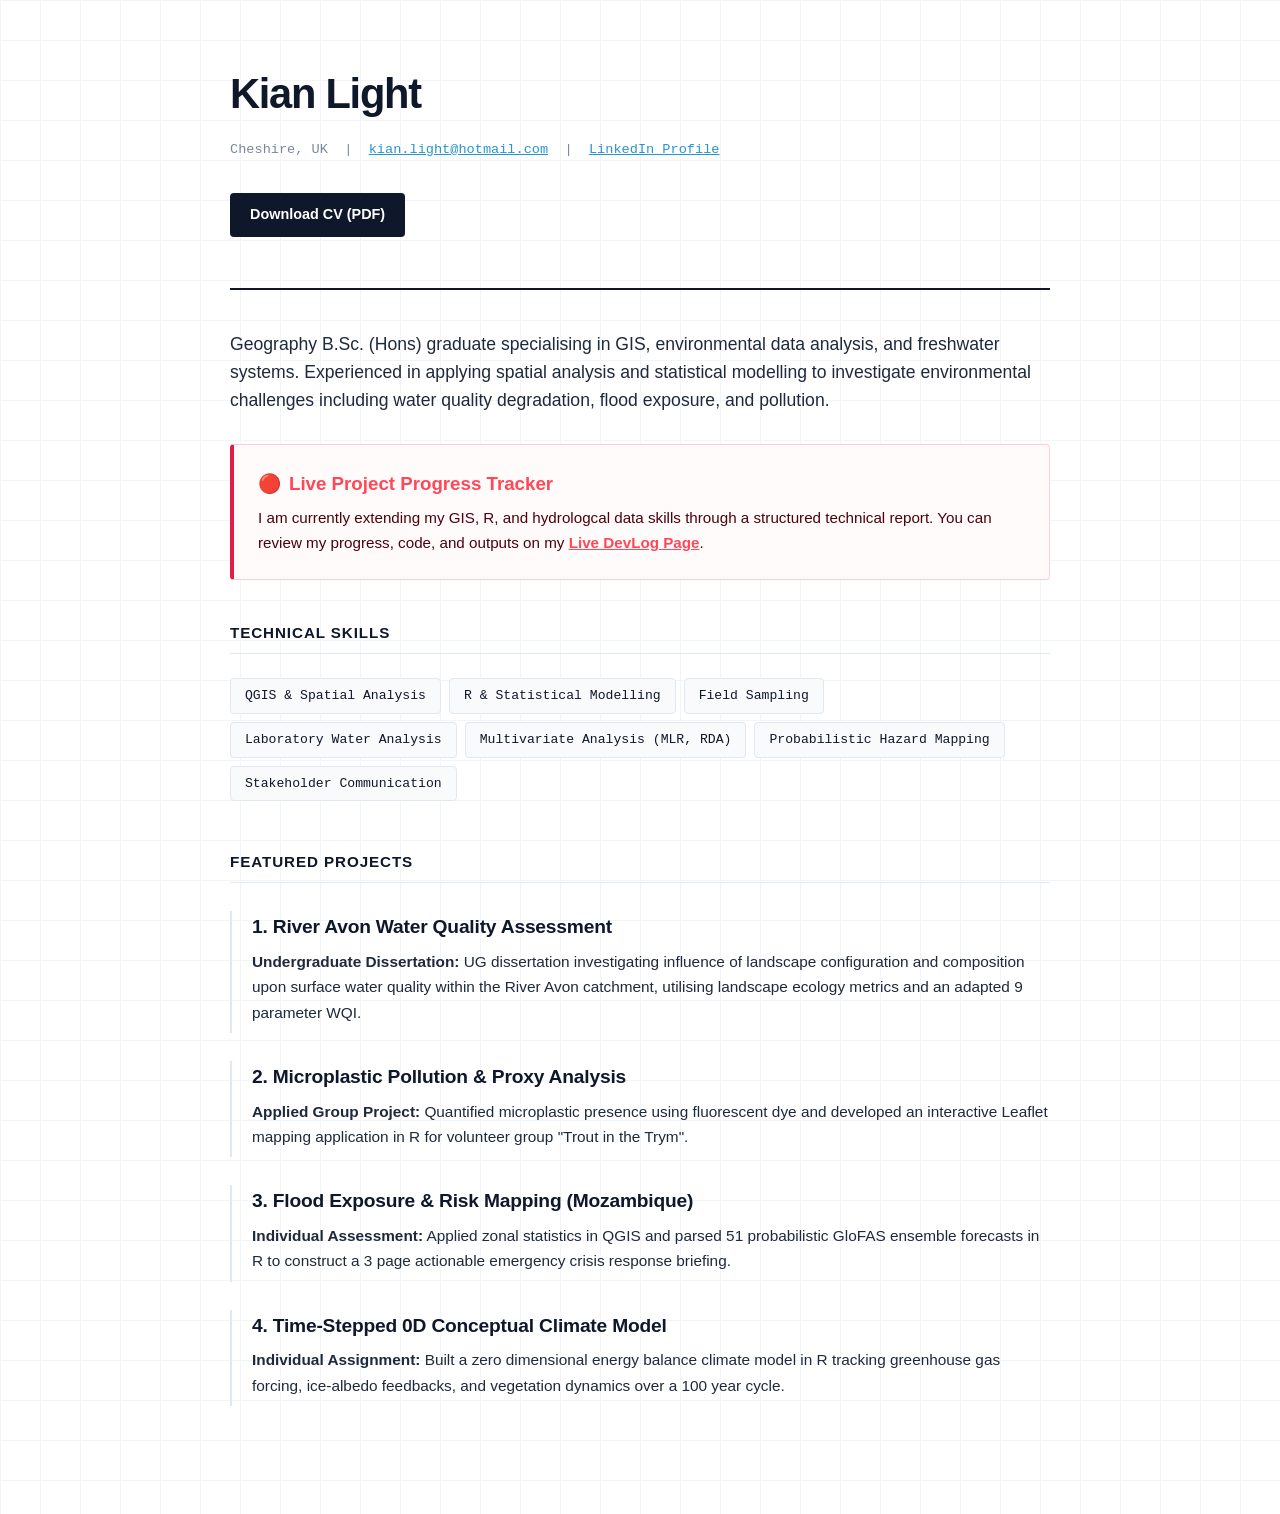
==== commit d3e2f2ee: "Update index.html" ====
--- a/index.html
+++ b/index.html
@@ -31,7 +31,7 @@
             <span>🔴</span> Live Project Progress Tracker
         </h3>
         <p style="margin: 0; color: #4d000d; font-size: 0.95rem;">
-            I am currently extending my GIS, Python, and hydrologcal data skills through a structured technical report. You can review my progress, code, and outputs on my <a href="progress.html" style="color: #ff4757; font-weight: bold; text-decoration: underline;">Live DevLog Page</a>.
+            I am currently extending my GIS, R, and hydrologcal data skills through a structured technical report. You can review my progress, code, and outputs on my <a href="progress.html" style="color: #ff4757; font-weight: bold; text-decoration: underline;">Live DevLog Page</a>.
         </p>
     </section>
 
